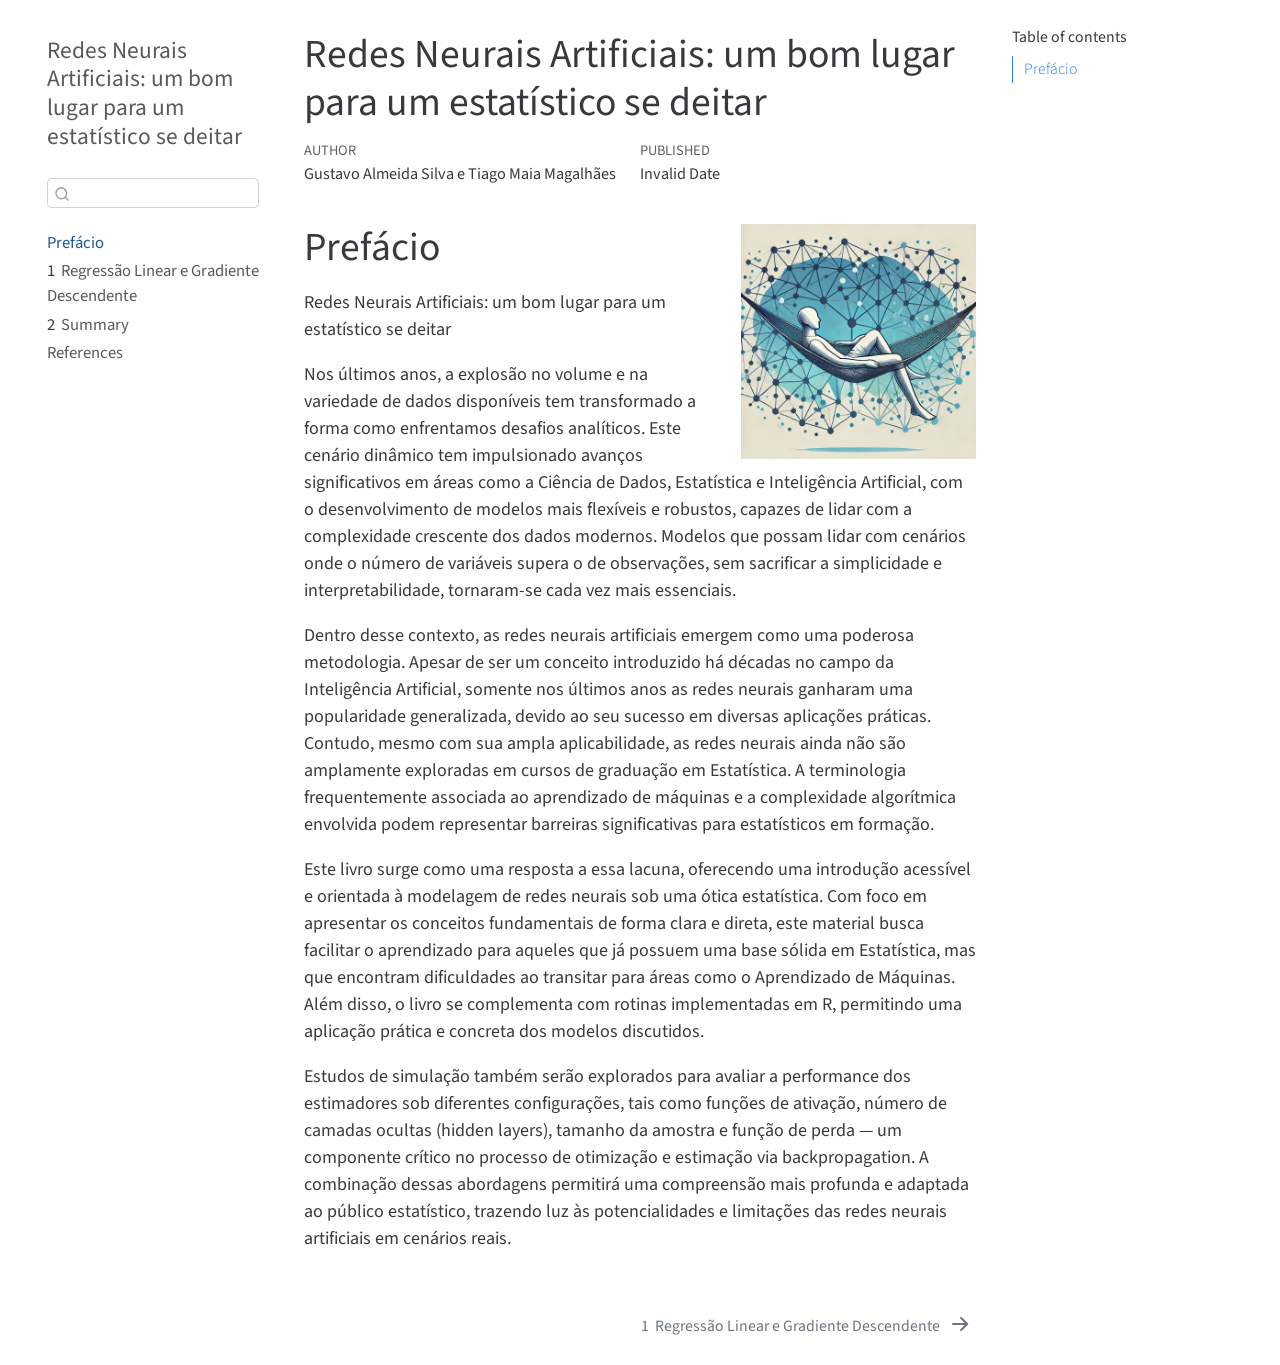
==== docs/index.html @ 9cd555c2 "Publish site to docs/" ====
<!DOCTYPE html>
<html xmlns="http://www.w3.org/1999/xhtml" lang="en" xml:lang="en"><head>

<meta charset="utf-8">
<meta name="generator" content="quarto-1.2.280">

<meta name="viewport" content="width=device-width, initial-scale=1.0, user-scalable=yes">

<meta name="author" content="Gustavo Almeida Silva e Tiago Maia Magalhães">

<title>Redes Neurais Artificiais: um bom lugar para um estatístico se deitar</title>
<style>
code{white-space: pre-wrap;}
span.smallcaps{font-variant: small-caps;}
div.columns{display: flex; gap: min(4vw, 1.5em);}
div.column{flex: auto; overflow-x: auto;}
div.hanging-indent{margin-left: 1.5em; text-indent: -1.5em;}
ul.task-list{list-style: none;}
ul.task-list li input[type="checkbox"] {
  width: 0.8em;
  margin: 0 0.8em 0.2em -1.6em;
  vertical-align: middle;
}
</style>


<script src="site_libs/quarto-nav/quarto-nav.js"></script>
<script src="site_libs/quarto-nav/headroom.min.js"></script>
<script src="site_libs/clipboard/clipboard.min.js"></script>
<script src="site_libs/quarto-search/autocomplete.umd.js"></script>
<script src="site_libs/quarto-search/fuse.min.js"></script>
<script src="site_libs/quarto-search/quarto-search.js"></script>
<meta name="quarto:offset" content="./">
<link href="./GD.html" rel="next">
<script src="site_libs/quarto-html/quarto.js"></script>
<script src="site_libs/quarto-html/popper.min.js"></script>
<script src="site_libs/quarto-html/tippy.umd.min.js"></script>
<script src="site_libs/quarto-html/anchor.min.js"></script>
<link href="site_libs/quarto-html/tippy.css" rel="stylesheet">
<link href="site_libs/quarto-html/quarto-syntax-highlighting.css" rel="stylesheet" id="quarto-text-highlighting-styles">
<script src="site_libs/bootstrap/bootstrap.min.js"></script>
<link href="site_libs/bootstrap/bootstrap-icons.css" rel="stylesheet">
<link href="site_libs/bootstrap/bootstrap.min.css" rel="stylesheet" id="quarto-bootstrap" data-mode="light">
<script id="quarto-search-options" type="application/json">{
  "location": "sidebar",
  "copy-button": false,
  "collapse-after": 3,
  "panel-placement": "start",
  "type": "textbox",
  "limit": 20,
  "language": {
    "search-no-results-text": "No results",
    "search-matching-documents-text": "matching documents",
    "search-copy-link-title": "Copy link to search",
    "search-hide-matches-text": "Hide additional matches",
    "search-more-match-text": "more match in this document",
    "search-more-matches-text": "more matches in this document",
    "search-clear-button-title": "Clear",
    "search-detached-cancel-button-title": "Cancel",
    "search-submit-button-title": "Submit"
  }
}</script>


</head>

<body class="nav-sidebar floating">

<div id="quarto-search-results"></div>
  <header id="quarto-header" class="headroom fixed-top">
  <nav class="quarto-secondary-nav" data-bs-toggle="collapse" data-bs-target="#quarto-sidebar" aria-controls="quarto-sidebar" aria-expanded="false" aria-label="Toggle sidebar navigation" onclick="if (window.quartoToggleHeadroom) { window.quartoToggleHeadroom(); }">
    <div class="container-fluid d-flex justify-content-between">
      <h1 class="quarto-secondary-nav-title">Redes Neurais Artificiais: um bom lugar para um estatístico se deitar</h1>
      <button type="button" class="quarto-btn-toggle btn" aria-label="Show secondary navigation">
        <i class="bi bi-chevron-right"></i>
      </button>
    </div>
  </nav>
</header>
<!-- content -->
<div id="quarto-content" class="quarto-container page-columns page-rows-contents page-layout-article">
<!-- sidebar -->
  <nav id="quarto-sidebar" class="sidebar collapse sidebar-navigation floating overflow-auto">
    <div class="pt-lg-2 mt-2 text-left sidebar-header">
    <div class="sidebar-title mb-0 py-0">
      <a href="./">Redes Neurais Artificiais: um bom lugar para um estatístico se deitar</a> 
    </div>
      </div>
      <div class="mt-2 flex-shrink-0 align-items-center">
        <div class="sidebar-search">
        <div id="quarto-search" class="" title="Search"></div>
        </div>
      </div>
    <div class="sidebar-menu-container"> 
    <ul class="list-unstyled mt-1">
        <li class="sidebar-item">
  <div class="sidebar-item-container"> 
  <a href="./index.html" class="sidebar-item-text sidebar-link active">Prefácio</a>
  </div>
</li>
        <li class="sidebar-item">
  <div class="sidebar-item-container"> 
  <a href="./GD.html" class="sidebar-item-text sidebar-link"><span class="chapter-number">1</span>&nbsp; <span class="chapter-title">Regressão Linear e Gradiente Descendente</span></a>
  </div>
</li>
        <li class="sidebar-item">
  <div class="sidebar-item-container"> 
  <a href="./summary.html" class="sidebar-item-text sidebar-link"><span class="chapter-number">2</span>&nbsp; <span class="chapter-title">Summary</span></a>
  </div>
</li>
        <li class="sidebar-item">
  <div class="sidebar-item-container"> 
  <a href="./references.html" class="sidebar-item-text sidebar-link">References</a>
  </div>
</li>
    </ul>
    </div>
</nav>
<!-- margin-sidebar -->
    <div id="quarto-margin-sidebar" class="sidebar margin-sidebar">
        <nav id="TOC" role="doc-toc" class="toc-active">
    <h2 id="toc-title">Table of contents</h2>
   
  <ul>
  <li><a href="#prefácio" id="toc-prefácio" class="nav-link active" data-scroll-target="#prefácio">Prefácio</a></li>
  </ul>
</nav>
    </div>
<!-- main -->
<main class="content" id="quarto-document-content">

<header id="title-block-header" class="quarto-title-block default">
<div class="quarto-title">
<h1 class="title d-none d-lg-block">Redes Neurais Artificiais: um bom lugar para um estatístico se deitar</h1>
</div>



<div class="quarto-title-meta">

    <div>
    <div class="quarto-title-meta-heading">Author</div>
    <div class="quarto-title-meta-contents">
             <p>Gustavo Almeida Silva e Tiago Maia Magalhães </p>
          </div>
  </div>
    
    <div>
    <div class="quarto-title-meta-heading">Published</div>
    <div class="quarto-title-meta-contents">
      <p class="date">Invalid Date</p>
    </div>
  </div>
  
    
  </div>
  

</header>


<section id="prefácio" class="level1 unnumbered">
<p><img src="capa_livro.jpg" title="Redes Neurais Artificiais: um bom lugar para um estatístico se deitar" class="quarto-cover-image img-fluid"></p><h1 class="unnumbered">Prefácio</h1>
<p>Redes Neurais Artificiais: um bom lugar para um estatístico se deitar</p>
<p>Nos últimos anos, a explosão no volume e na variedade de dados disponíveis tem transformado a forma como enfrentamos desafios analíticos. Este cenário dinâmico tem impulsionado avanços significativos em áreas como a Ciência de Dados, Estatística e Inteligência Artificial, com o desenvolvimento de modelos mais flexíveis e robustos, capazes de lidar com a complexidade crescente dos dados modernos. Modelos que possam lidar com cenários onde o número de variáveis supera o de observações, sem sacrificar a simplicidade e interpretabilidade, tornaram-se cada vez mais essenciais.</p>
<p>Dentro desse contexto, as redes neurais artificiais emergem como uma poderosa metodologia. Apesar de ser um conceito introduzido há décadas no campo da Inteligência Artificial, somente nos últimos anos as redes neurais ganharam uma popularidade generalizada, devido ao seu sucesso em diversas aplicações práticas. Contudo, mesmo com sua ampla aplicabilidade, as redes neurais ainda não são amplamente exploradas em cursos de graduação em Estatística. A terminologia frequentemente associada ao aprendizado de máquinas e a complexidade algorítmica envolvida podem representar barreiras significativas para estatísticos em formação.</p>
<p>Este livro surge como uma resposta a essa lacuna, oferecendo uma introdução acessível e orientada à modelagem de redes neurais sob uma ótica estatística. Com foco em apresentar os conceitos fundamentais de forma clara e direta, este material busca facilitar o aprendizado para aqueles que já possuem uma base sólida em Estatística, mas que encontram dificuldades ao transitar para áreas como o Aprendizado de Máquinas. Além disso, o livro se complementa com rotinas implementadas em R, permitindo uma aplicação prática e concreta dos modelos discutidos.</p>
<p>Estudos de simulação também serão explorados para avaliar a performance dos estimadores sob diferentes configurações, tais como funções de ativação, número de camadas ocultas (hidden layers), tamanho da amostra e função de perda — um componente crítico no processo de otimização e estimação via backpropagation. A combinação dessas abordagens permitirá uma compreensão mais profunda e adaptada ao público estatístico, trazendo luz às potencialidades e limitações das redes neurais artificiais em cenários reais.</p>


</section>

</main> <!-- /main -->
<script id="quarto-html-after-body" type="application/javascript">
window.document.addEventListener("DOMContentLoaded", function (event) {
  const toggleBodyColorMode = (bsSheetEl) => {
    const mode = bsSheetEl.getAttribute("data-mode");
    const bodyEl = window.document.querySelector("body");
    if (mode === "dark") {
      bodyEl.classList.add("quarto-dark");
      bodyEl.classList.remove("quarto-light");
    } else {
      bodyEl.classList.add("quarto-light");
      bodyEl.classList.remove("quarto-dark");
    }
  }
  const toggleBodyColorPrimary = () => {
    const bsSheetEl = window.document.querySelector("link#quarto-bootstrap");
    if (bsSheetEl) {
      toggleBodyColorMode(bsSheetEl);
    }
  }
  toggleBodyColorPrimary();  
  const icon = "";
  const anchorJS = new window.AnchorJS();
  anchorJS.options = {
    placement: 'right',
    icon: icon
  };
  anchorJS.add('.anchored');
  const clipboard = new window.ClipboardJS('.code-copy-button', {
    target: function(trigger) {
      return trigger.previousElementSibling;
    }
  });
  clipboard.on('success', function(e) {
    // button target
    const button = e.trigger;
    // don't keep focus
    button.blur();
    // flash "checked"
    button.classList.add('code-copy-button-checked');
    var currentTitle = button.getAttribute("title");
    button.setAttribute("title", "Copied!");
    let tooltip;
    if (window.bootstrap) {
      button.setAttribute("data-bs-toggle", "tooltip");
      button.setAttribute("data-bs-placement", "left");
      button.setAttribute("data-bs-title", "Copied!");
      tooltip = new bootstrap.Tooltip(button, 
        { trigger: "manual", 
          customClass: "code-copy-button-tooltip",
          offset: [0, -8]});
      tooltip.show();    
    }
    setTimeout(function() {
      if (tooltip) {
        tooltip.hide();
        button.removeAttribute("data-bs-title");
        button.removeAttribute("data-bs-toggle");
        button.removeAttribute("data-bs-placement");
      }
      button.setAttribute("title", currentTitle);
      button.classList.remove('code-copy-button-checked');
    }, 1000);
    // clear code selection
    e.clearSelection();
  });
  function tippyHover(el, contentFn) {
    const config = {
      allowHTML: true,
      content: contentFn,
      maxWidth: 500,
      delay: 100,
      arrow: false,
      appendTo: function(el) {
          return el.parentElement;
      },
      interactive: true,
      interactiveBorder: 10,
      theme: 'quarto',
      placement: 'bottom-start'
    };
    window.tippy(el, config); 
  }
  const noterefs = window.document.querySelectorAll('a[role="doc-noteref"]');
  for (var i=0; i<noterefs.length; i++) {
    const ref = noterefs[i];
    tippyHover(ref, function() {
      // use id or data attribute instead here
      let href = ref.getAttribute('data-footnote-href') || ref.getAttribute('href');
      try { href = new URL(href).hash; } catch {}
      const id = href.replace(/^#\/?/, "");
      const note = window.document.getElementById(id);
      return note.innerHTML;
    });
  }
  const findCites = (el) => {
    const parentEl = el.parentElement;
    if (parentEl) {
      const cites = parentEl.dataset.cites;
      if (cites) {
        return {
          el,
          cites: cites.split(' ')
        };
      } else {
        return findCites(el.parentElement)
      }
    } else {
      return undefined;
    }
  };
  var bibliorefs = window.document.querySelectorAll('a[role="doc-biblioref"]');
  for (var i=0; i<bibliorefs.length; i++) {
    const ref = bibliorefs[i];
    const citeInfo = findCites(ref);
    if (citeInfo) {
      tippyHover(citeInfo.el, function() {
        var popup = window.document.createElement('div');
        citeInfo.cites.forEach(function(cite) {
          var citeDiv = window.document.createElement('div');
          citeDiv.classList.add('hanging-indent');
          citeDiv.classList.add('csl-entry');
          var biblioDiv = window.document.getElementById('ref-' + cite);
          if (biblioDiv) {
            citeDiv.innerHTML = biblioDiv.innerHTML;
          }
          popup.appendChild(citeDiv);
        });
        return popup.innerHTML;
      });
    }
  }
});
</script>
<nav class="page-navigation">
  <div class="nav-page nav-page-previous">
  </div>
  <div class="nav-page nav-page-next">
      <a href="./GD.html" class="pagination-link">
        <span class="nav-page-text"><span class="chapter-number">1</span>&nbsp; <span class="chapter-title">Regressão Linear e Gradiente Descendente</span></span> <i class="bi bi-arrow-right-short"></i>
      </a>
  </div>
</nav>
</div> <!-- /content -->



</body></html>
---- docs/site_libs/quarto-html/tippy.css ----
.tippy-box[data-animation=fade][data-state=hidden]{opacity:0}[data-tippy-root]{max-width:calc(100vw - 10px)}.tippy-box{position:relative;background-color:#333;color:#fff;border-radius:4px;font-size:14px;line-height:1.4;white-space:normal;outline:0;transition-property:transform,visibility,opacity}.tippy-box[data-placement^=top]>.tippy-arrow{bottom:0}.tippy-box[data-placement^=top]>.tippy-arrow:before{bottom:-7px;left:0;border-width:8px 8px 0;border-top-color:initial;transform-origin:center top}.tippy-box[data-placement^=bottom]>.tippy-arrow{top:0}.tippy-box[data-placement^=bottom]>.tippy-arrow:before{top:-7px;left:0;border-width:0 8px 8px;border-bottom-color:initial;transform-origin:center bottom}.tippy-box[data-placement^=left]>.tippy-arrow{right:0}.tippy-box[data-placement^=left]>.tippy-arrow:before{border-width:8px 0 8px 8px;border-left-color:initial;right:-7px;transform-origin:center left}.tippy-box[data-placement^=right]>.tippy-arrow{left:0}.tippy-box[data-placement^=right]>.tippy-arrow:before{left:-7px;border-width:8px 8px 8px 0;border-right-color:initial;transform-origin:center right}.tippy-box[data-inertia][data-state=visible]{transition-timing-function:cubic-bezier(.54,1.5,.38,1.11)}.tippy-arrow{width:16px;height:16px;color:#333}.tippy-arrow:before{content:"";position:absolute;border-color:transparent;border-style:solid}.tippy-content{position:relative;padding:5px 9px;z-index:1}
---- docs/site_libs/quarto-html/quarto-syntax-highlighting.css ----
/* quarto syntax highlight colors */
:root {
  --quarto-hl-ot-color: #003B4F;
  --quarto-hl-at-color: #657422;
  --quarto-hl-ss-color: #20794D;
  --quarto-hl-an-color: #5E5E5E;
  --quarto-hl-fu-color: #4758AB;
  --quarto-hl-st-color: #20794D;
  --quarto-hl-cf-color: #003B4F;
  --quarto-hl-op-color: #5E5E5E;
  --quarto-hl-er-color: #AD0000;
  --quarto-hl-bn-color: #AD0000;
  --quarto-hl-al-color: #AD0000;
  --quarto-hl-va-color: #111111;
  --quarto-hl-bu-color: inherit;
  --quarto-hl-ex-color: inherit;
  --quarto-hl-pp-color: #AD0000;
  --quarto-hl-in-color: #5E5E5E;
  --quarto-hl-vs-color: #20794D;
  --quarto-hl-wa-color: #5E5E5E;
  --quarto-hl-do-color: #5E5E5E;
  --quarto-hl-im-color: #00769E;
  --quarto-hl-ch-color: #20794D;
  --quarto-hl-dt-color: #AD0000;
  --quarto-hl-fl-color: #AD0000;
  --quarto-hl-co-color: #5E5E5E;
  --quarto-hl-cv-color: #5E5E5E;
  --quarto-hl-cn-color: #8f5902;
  --quarto-hl-sc-color: #5E5E5E;
  --quarto-hl-dv-color: #AD0000;
  --quarto-hl-kw-color: #003B4F;
}

/* other quarto variables */
:root {
  --quarto-font-monospace: SFMono-Regular, Menlo, Monaco, Consolas, "Liberation Mono", "Courier New", monospace;
}

pre > code.sourceCode > span {
  color: #003B4F;
}

code span {
  color: #003B4F;
}

code.sourceCode > span {
  color: #003B4F;
}

div.sourceCode,
div.sourceCode pre.sourceCode {
  color: #003B4F;
}

code span.ot {
  color: #003B4F;
}

code span.at {
  color: #657422;
}

code span.ss {
  color: #20794D;
}

code span.an {
  color: #5E5E5E;
}

code span.fu {
  color: #4758AB;
}

code span.st {
  color: #20794D;
}

code span.cf {
  color: #003B4F;
}

code span.op {
  color: #5E5E5E;
}

code span.er {
  color: #AD0000;
}

code span.bn {
  color: #AD0000;
}

code span.al {
  color: #AD0000;
}

code span.va {
  color: #111111;
}

code span.pp {
  color: #AD0000;
}

code span.in {
  color: #5E5E5E;
}

code span.vs {
  color: #20794D;
}

code span.wa {
  color: #5E5E5E;
  font-style: italic;
}

code span.do {
  color: #5E5E5E;
  font-style: italic;
}

code span.im {
  color: #00769E;
}

code span.ch {
  color: #20794D;
}

code span.dt {
  color: #AD0000;
}

code span.fl {
  color: #AD0000;
}

code span.co {
  color: #5E5E5E;
}

code span.cv {
  color: #5E5E5E;
  font-style: italic;
}

code span.cn {
  color: #8f5902;
}

code span.sc {
  color: #5E5E5E;
}

code span.dv {
  color: #AD0000;
}

code span.kw {
  color: #003B4F;
}

.prevent-inlining {
  content: "</";
}

/*# sourceMappingURL=debc5d5d77c3f9108843748ff7464032.css.map */
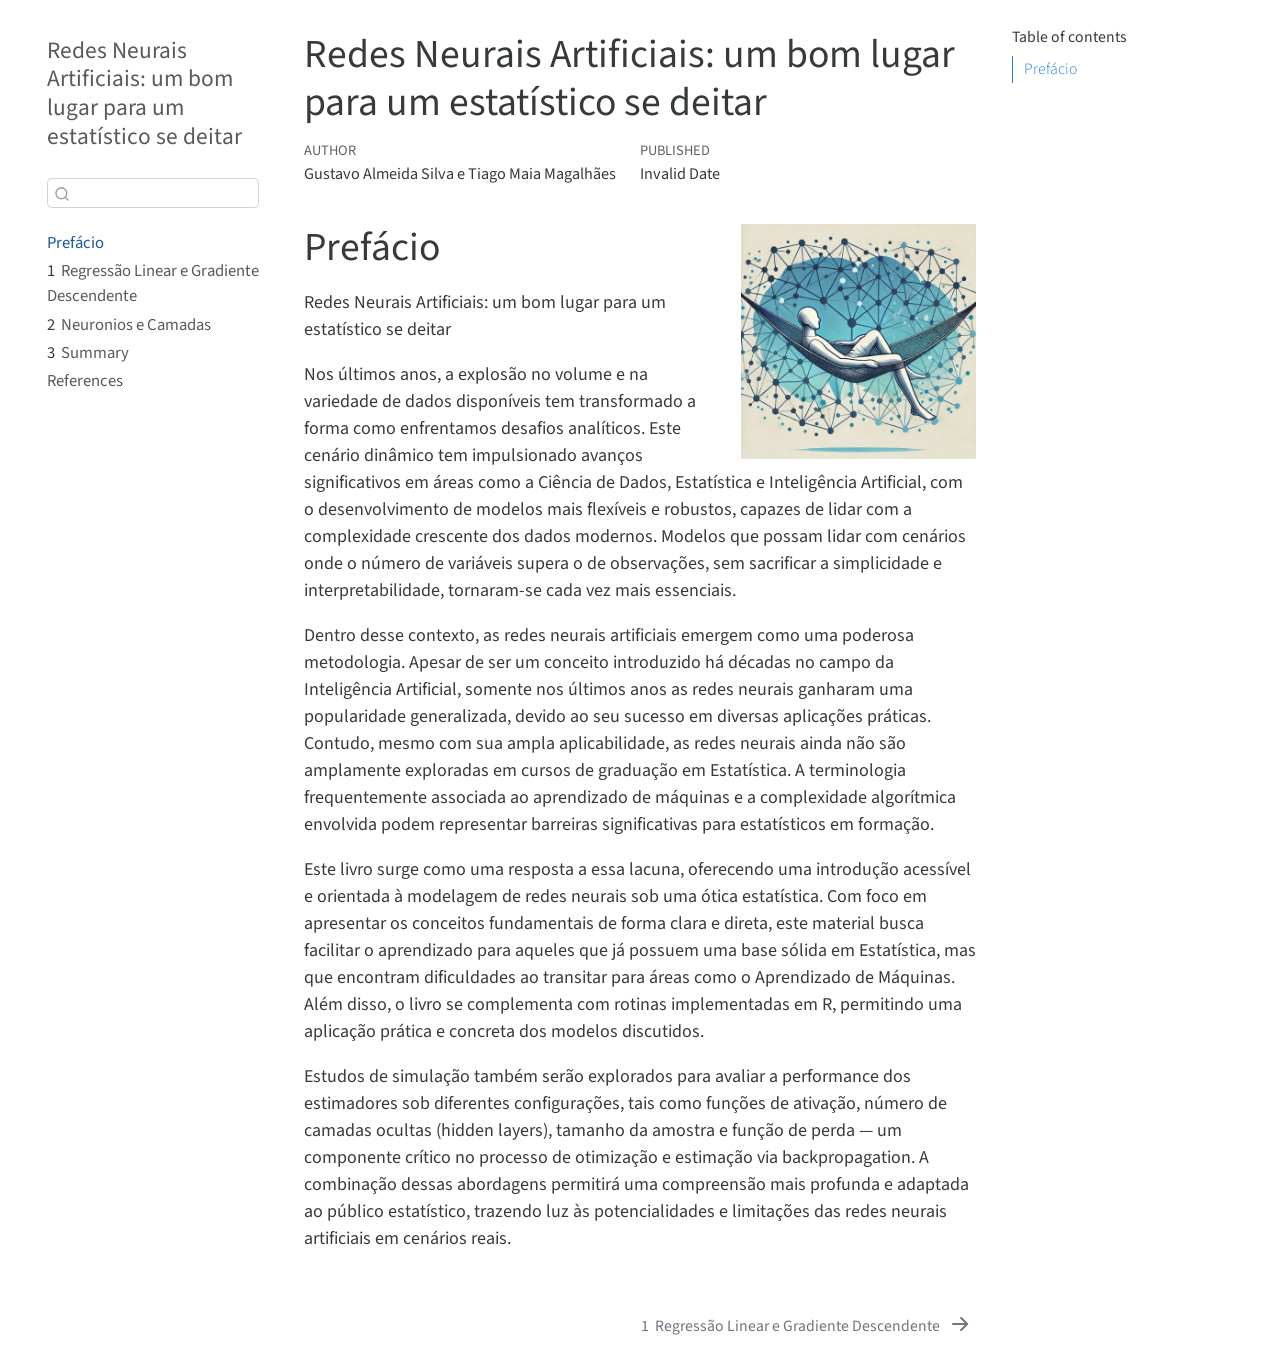
==== commit 87c8ed3d: "bck example" ====
--- a/docs/index.html
+++ b/docs/index.html
@@ -105,7 +105,12 @@
 </li>
         <li class="sidebar-item">
   <div class="sidebar-item-container"> 
-  <a href="./summary.html" class="sidebar-item-text sidebar-link"><span class="chapter-number">2</span>&nbsp; <span class="chapter-title">Summary</span></a>
+  <a href="./neuron.html" class="sidebar-item-text sidebar-link"><span class="chapter-number">2</span>&nbsp; <span class="chapter-title">Neuronios e Camadas</span></a>
+  </div>
+</li>
+        <li class="sidebar-item">
+  <div class="sidebar-item-container"> 
+  <a href="./summary.html" class="sidebar-item-text sidebar-link"><span class="chapter-number">3</span>&nbsp; <span class="chapter-title">Summary</span></a>
   </div>
 </li>
         <li class="sidebar-item">
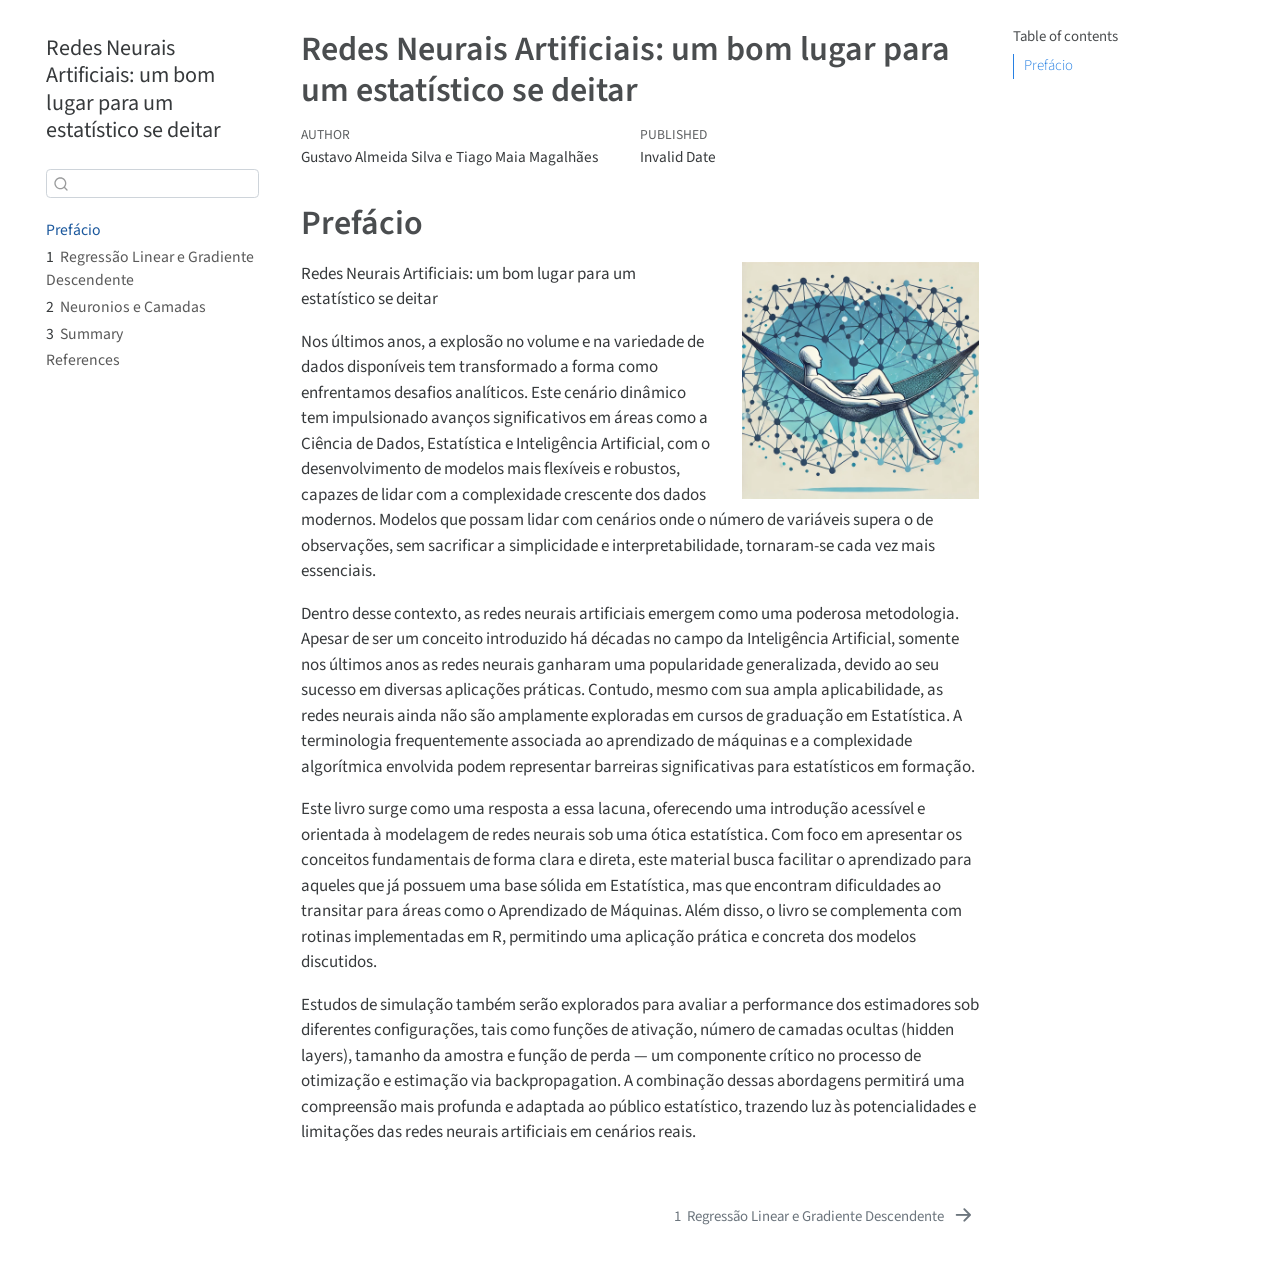
==== commit 040e6cab: "Referencias nao funcionam Alguma coisa" ====
--- a/docs/index.html
+++ b/docs/index.html
@@ -2,7 +2,7 @@
 <html xmlns="http://www.w3.org/1999/xhtml" lang="en" xml:lang="en"><head>
 
 <meta charset="utf-8">
-<meta name="generator" content="quarto-1.2.280">
+<meta name="generator" content="quarto-1.3.353">
 
 <meta name="viewport" content="width=device-width, initial-scale=1.0, user-scalable=yes">
 
@@ -18,7 +18,7 @@
 ul.task-list{list-style: none;}
 ul.task-list li input[type="checkbox"] {
   width: 0.8em;
-  margin: 0 0.8em 0.2em -1.6em;
+  margin: 0 0.8em 0.2em -1em; /* quarto-specific, see https://github.com/quarto-dev/quarto-cli/issues/4556 */ 
   vertical-align: middle;
 }
 </style>
@@ -68,11 +68,16 @@
 
 <div id="quarto-search-results"></div>
   <header id="quarto-header" class="headroom fixed-top">
-  <nav class="quarto-secondary-nav" data-bs-toggle="collapse" data-bs-target="#quarto-sidebar" aria-controls="quarto-sidebar" aria-expanded="false" aria-label="Toggle sidebar navigation" onclick="if (window.quartoToggleHeadroom) { window.quartoToggleHeadroom(); }">
-    <div class="container-fluid d-flex justify-content-between">
-      <h1 class="quarto-secondary-nav-title">Redes Neurais Artificiais: um bom lugar para um estatístico se deitar</h1>
-      <button type="button" class="quarto-btn-toggle btn" aria-label="Show secondary navigation">
-        <i class="bi bi-chevron-right"></i>
+  <nav class="quarto-secondary-nav">
+    <div class="container-fluid d-flex">
+      <button type="button" class="quarto-btn-toggle btn" data-bs-toggle="collapse" data-bs-target="#quarto-sidebar,#quarto-sidebar-glass" aria-controls="quarto-sidebar" aria-expanded="false" aria-label="Toggle sidebar navigation" onclick="if (window.quartoToggleHeadroom) { window.quartoToggleHeadroom(); }">
+        <i class="bi bi-layout-text-sidebar-reverse"></i>
+      </button>
+      <nav class="quarto-page-breadcrumbs" aria-label="breadcrumb"><ol class="breadcrumb"><li class="breadcrumb-item"><a href="./index.html">Prefácio</a></li></ol></nav>
+      <a class="flex-grow-1" role="button" data-bs-toggle="collapse" data-bs-target="#quarto-sidebar,#quarto-sidebar-glass" aria-controls="quarto-sidebar" aria-expanded="false" aria-label="Toggle sidebar navigation" onclick="if (window.quartoToggleHeadroom) { window.quartoToggleHeadroom(); }">      
+      </a>
+      <button type="button" class="btn quarto-search-button" aria-label="Search" onclick="window.quartoOpenSearch();">
+        <i class="bi bi-search"></i>
       </button>
     </div>
   </nav>
@@ -80,47 +85,53 @@
 <!-- content -->
 <div id="quarto-content" class="quarto-container page-columns page-rows-contents page-layout-article">
 <!-- sidebar -->
-  <nav id="quarto-sidebar" class="sidebar collapse sidebar-navigation floating overflow-auto">
+  <nav id="quarto-sidebar" class="sidebar collapse collapse-horizontal sidebar-navigation floating overflow-auto">
     <div class="pt-lg-2 mt-2 text-left sidebar-header">
     <div class="sidebar-title mb-0 py-0">
       <a href="./">Redes Neurais Artificiais: um bom lugar para um estatístico se deitar</a> 
     </div>
       </div>
-      <div class="mt-2 flex-shrink-0 align-items-center">
+        <div class="mt-2 flex-shrink-0 align-items-center">
         <div class="sidebar-search">
         <div id="quarto-search" class="" title="Search"></div>
         </div>
-      </div>
+        </div>
     <div class="sidebar-menu-container"> 
     <ul class="list-unstyled mt-1">
         <li class="sidebar-item">
   <div class="sidebar-item-container"> 
-  <a href="./index.html" class="sidebar-item-text sidebar-link active">Prefácio</a>
+  <a href="./index.html" class="sidebar-item-text sidebar-link active">
+ <span class="menu-text">Prefácio</span></a>
   </div>
 </li>
         <li class="sidebar-item">
   <div class="sidebar-item-container"> 
-  <a href="./GD.html" class="sidebar-item-text sidebar-link"><span class="chapter-number">1</span>&nbsp; <span class="chapter-title">Regressão Linear e Gradiente Descendente</span></a>
+  <a href="./GD.html" class="sidebar-item-text sidebar-link">
+ <span class="menu-text"><span class="chapter-number">1</span>&nbsp; <span class="chapter-title">Regressão Linear e Gradiente Descendente</span></span></a>
   </div>
 </li>
         <li class="sidebar-item">
   <div class="sidebar-item-container"> 
-  <a href="./neuron.html" class="sidebar-item-text sidebar-link"><span class="chapter-number">2</span>&nbsp; <span class="chapter-title">Neuronios e Camadas</span></a>
+  <a href="./neuron.html" class="sidebar-item-text sidebar-link">
+ <span class="menu-text"><span class="chapter-number">2</span>&nbsp; <span class="chapter-title">Neuronios e Camadas</span></span></a>
   </div>
 </li>
         <li class="sidebar-item">
   <div class="sidebar-item-container"> 
-  <a href="./summary.html" class="sidebar-item-text sidebar-link"><span class="chapter-number">3</span>&nbsp; <span class="chapter-title">Summary</span></a>
+  <a href="./summary.html" class="sidebar-item-text sidebar-link">
+ <span class="menu-text"><span class="chapter-number">3</span>&nbsp; <span class="chapter-title">Summary</span></span></a>
   </div>
 </li>
         <li class="sidebar-item">
   <div class="sidebar-item-container"> 
-  <a href="./references.html" class="sidebar-item-text sidebar-link">References</a>
+  <a href="./references.html" class="sidebar-item-text sidebar-link">
+ <span class="menu-text">References</span></a>
   </div>
 </li>
     </ul>
     </div>
 </nav>
+<div id="quarto-sidebar-glass" data-bs-toggle="collapse" data-bs-target="#quarto-sidebar,#quarto-sidebar-glass"></div>
 <!-- margin-sidebar -->
     <div id="quarto-margin-sidebar" class="sidebar margin-sidebar">
         <nav id="TOC" role="doc-toc" class="toc-active">
@@ -136,7 +147,7 @@
 
 <header id="title-block-header" class="quarto-title-block default">
 <div class="quarto-title">
-<h1 class="title d-none d-lg-block">Redes Neurais Artificiais: um bom lugar para um estatístico se deitar</h1>
+<h1 class="title">Redes Neurais Artificiais: um bom lugar para um estatístico se deitar</h1>
 </div>
 
 
@@ -165,7 +176,7 @@
 
 
 <section id="prefácio" class="level1 unnumbered">
-<p><img src="capa_livro.jpg" title="Redes Neurais Artificiais: um bom lugar para um estatístico se deitar" class="quarto-cover-image img-fluid"></p><h1 class="unnumbered">Prefácio</h1>
+<h1 class="unnumbered">Prefácio</h1><p><img src="capa_livro.jpg" title="Redes Neurais Artificiais: um bom lugar para um estatístico se deitar" class="quarto-cover-image img-fluid"></p>
 <p>Redes Neurais Artificiais: um bom lugar para um estatístico se deitar</p>
 <p>Nos últimos anos, a explosão no volume e na variedade de dados disponíveis tem transformado a forma como enfrentamos desafios analíticos. Este cenário dinâmico tem impulsionado avanços significativos em áreas como a Ciência de Dados, Estatística e Inteligência Artificial, com o desenvolvimento de modelos mais flexíveis e robustos, capazes de lidar com a complexidade crescente dos dados modernos. Modelos que possam lidar com cenários onde o número de variáveis supera o de observações, sem sacrificar a simplicidade e interpretabilidade, tornaram-se cada vez mais essenciais.</p>
 <p>Dentro desse contexto, as redes neurais artificiais emergem como uma poderosa metodologia. Apesar de ser um conceito introduzido há décadas no campo da Inteligência Artificial, somente nos últimos anos as redes neurais ganharam uma popularidade generalizada, devido ao seu sucesso em diversas aplicações práticas. Contudo, mesmo com sua ampla aplicabilidade, as redes neurais ainda não são amplamente exploradas em cursos de graduação em Estatística. A terminologia frequentemente associada ao aprendizado de máquinas e a complexidade algorítmica envolvida podem representar barreiras significativas para estatísticos em formação.</p>
@@ -203,9 +214,23 @@
     icon: icon
   };
   anchorJS.add('.anchored');
+  const isCodeAnnotation = (el) => {
+    for (const clz of el.classList) {
+      if (clz.startsWith('code-annotation-')) {                     
+        return true;
+      }
+    }
+    return false;
+  }
   const clipboard = new window.ClipboardJS('.code-copy-button', {
-    target: function(trigger) {
-      return trigger.previousElementSibling;
+    text: function(trigger) {
+      const codeEl = trigger.previousElementSibling.cloneNode(true);
+      for (const childEl of codeEl.children) {
+        if (isCodeAnnotation(childEl)) {
+          childEl.remove();
+        }
+      }
+      return codeEl.innerText;
     }
   });
   clipboard.on('success', function(e) {
@@ -270,6 +295,92 @@
       return note.innerHTML;
     });
   }
+      let selectedAnnoteEl;
+      const selectorForAnnotation = ( cell, annotation) => {
+        let cellAttr = 'data-code-cell="' + cell + '"';
+        let lineAttr = 'data-code-annotation="' +  annotation + '"';
+        const selector = 'span[' + cellAttr + '][' + lineAttr + ']';
+        return selector;
+      }
+      const selectCodeLines = (annoteEl) => {
+        const doc = window.document;
+        const targetCell = annoteEl.getAttribute("data-target-cell");
+        const targetAnnotation = annoteEl.getAttribute("data-target-annotation");
+        const annoteSpan = window.document.querySelector(selectorForAnnotation(targetCell, targetAnnotation));
+        const lines = annoteSpan.getAttribute("data-code-lines").split(",");
+        const lineIds = lines.map((line) => {
+          return targetCell + "-" + line;
+        })
+        let top = null;
+        let height = null;
+        let parent = null;
+        if (lineIds.length > 0) {
+            //compute the position of the single el (top and bottom and make a div)
+            const el = window.document.getElementById(lineIds[0]);
+            top = el.offsetTop;
+            height = el.offsetHeight;
+            parent = el.parentElement.parentElement;
+          if (lineIds.length > 1) {
+            const lastEl = window.document.getElementById(lineIds[lineIds.length - 1]);
+            const bottom = lastEl.offsetTop + lastEl.offsetHeight;
+            height = bottom - top;
+          }
+          if (top !== null && height !== null && parent !== null) {
+            // cook up a div (if necessary) and position it 
+            let div = window.document.getElementById("code-annotation-line-highlight");
+            if (div === null) {
+              div = window.document.createElement("div");
+              div.setAttribute("id", "code-annotation-line-highlight");
+              div.style.position = 'absolute';
+              parent.appendChild(div);
+            }
+            div.style.top = top - 2 + "px";
+            div.style.height = height + 4 + "px";
+            let gutterDiv = window.document.getElementById("code-annotation-line-highlight-gutter");
+            if (gutterDiv === null) {
+              gutterDiv = window.document.createElement("div");
+              gutterDiv.setAttribute("id", "code-annotation-line-highlight-gutter");
+              gutterDiv.style.position = 'absolute';
+              const codeCell = window.document.getElementById(targetCell);
+              const gutter = codeCell.querySelector('.code-annotation-gutter');
+              gutter.appendChild(gutterDiv);
+            }
+            gutterDiv.style.top = top - 2 + "px";
+            gutterDiv.style.height = height + 4 + "px";
+          }
+          selectedAnnoteEl = annoteEl;
+        }
+      };
+      const unselectCodeLines = () => {
+        const elementsIds = ["code-annotation-line-highlight", "code-annotation-line-highlight-gutter"];
+        elementsIds.forEach((elId) => {
+          const div = window.document.getElementById(elId);
+          if (div) {
+            div.remove();
+          }
+        });
+        selectedAnnoteEl = undefined;
+      };
+      // Attach click handler to the DT
+      const annoteDls = window.document.querySelectorAll('dt[data-target-cell]');
+      for (const annoteDlNode of annoteDls) {
+        annoteDlNode.addEventListener('click', (event) => {
+          const clickedEl = event.target;
+          if (clickedEl !== selectedAnnoteEl) {
+            unselectCodeLines();
+            const activeEl = window.document.querySelector('dt[data-target-cell].code-annotation-active');
+            if (activeEl) {
+              activeEl.classList.remove('code-annotation-active');
+            }
+            selectCodeLines(clickedEl);
+            clickedEl.classList.add('code-annotation-active');
+          } else {
+            // Unselect the line
+            unselectCodeLines();
+            clickedEl.classList.remove('code-annotation-active');
+          }
+        });
+      }
   const findCites = (el) => {
     const parentEl = el.parentElement;
     if (parentEl) {
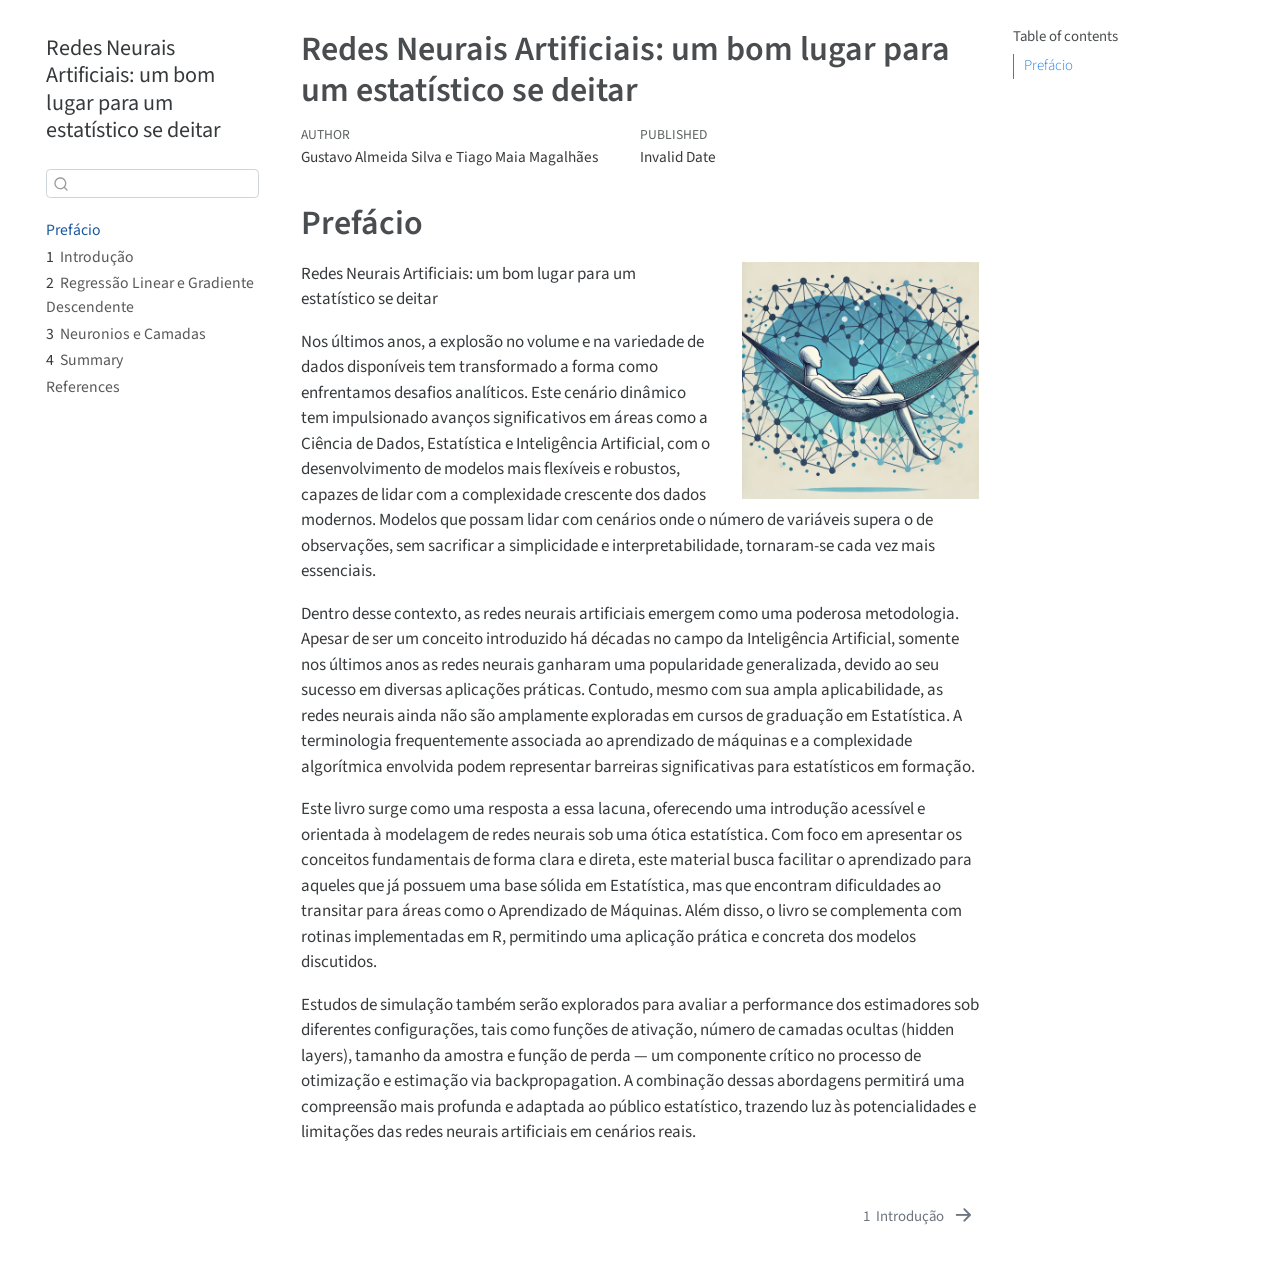
==== commit 08ce24da: "Update index.html" ====
--- a/docs/index.html
+++ b/docs/index.html
@@ -31,7 +31,7 @@
 <script src="site_libs/quarto-search/fuse.min.js"></script>
 <script src="site_libs/quarto-search/quarto-search.js"></script>
 <meta name="quarto:offset" content="./">
-<link href="./GD.html" rel="next">
+<link href="./introduction.html" rel="next">
 <script src="site_libs/quarto-html/quarto.js"></script>
 <script src="site_libs/quarto-html/popper.min.js"></script>
 <script src="site_libs/quarto-html/tippy.umd.min.js"></script>
@@ -106,20 +106,26 @@
 </li>
         <li class="sidebar-item">
   <div class="sidebar-item-container"> 
+  <a href="./introduction.html" class="sidebar-item-text sidebar-link">
+ <span class="menu-text"><span class="chapter-number">1</span>&nbsp; <span class="chapter-title">Introdução</span></span></a>
+  </div>
+</li>
+        <li class="sidebar-item">
+  <div class="sidebar-item-container"> 
   <a href="./GD.html" class="sidebar-item-text sidebar-link">
- <span class="menu-text"><span class="chapter-number">1</span>&nbsp; <span class="chapter-title">Regressão Linear e Gradiente Descendente</span></span></a>
+ <span class="menu-text"><span class="chapter-number">2</span>&nbsp; <span class="chapter-title">Regressão Linear e Gradiente Descendente</span></span></a>
   </div>
 </li>
         <li class="sidebar-item">
   <div class="sidebar-item-container"> 
   <a href="./neuron.html" class="sidebar-item-text sidebar-link">
- <span class="menu-text"><span class="chapter-number">2</span>&nbsp; <span class="chapter-title">Neuronios e Camadas</span></span></a>
+ <span class="menu-text"><span class="chapter-number">3</span>&nbsp; <span class="chapter-title">Neuronios e Camadas</span></span></a>
   </div>
 </li>
         <li class="sidebar-item">
   <div class="sidebar-item-container"> 
   <a href="./summary.html" class="sidebar-item-text sidebar-link">
- <span class="menu-text"><span class="chapter-number">3</span>&nbsp; <span class="chapter-title">Summary</span></span></a>
+ <span class="menu-text"><span class="chapter-number">4</span>&nbsp; <span class="chapter-title">Summary</span></span></a>
   </div>
 </li>
         <li class="sidebar-item">
@@ -424,8 +430,8 @@
   <div class="nav-page nav-page-previous">
   </div>
   <div class="nav-page nav-page-next">
-      <a href="./GD.html" class="pagination-link">
-        <span class="nav-page-text"><span class="chapter-number">1</span>&nbsp; <span class="chapter-title">Regressão Linear e Gradiente Descendente</span></span> <i class="bi bi-arrow-right-short"></i>
+      <a href="./introduction.html" class="pagination-link">
+        <span class="nav-page-text"><span class="chapter-number">1</span>&nbsp; <span class="chapter-title">Introdução</span></span> <i class="bi bi-arrow-right-short"></i>
       </a>
   </div>
 </nav>
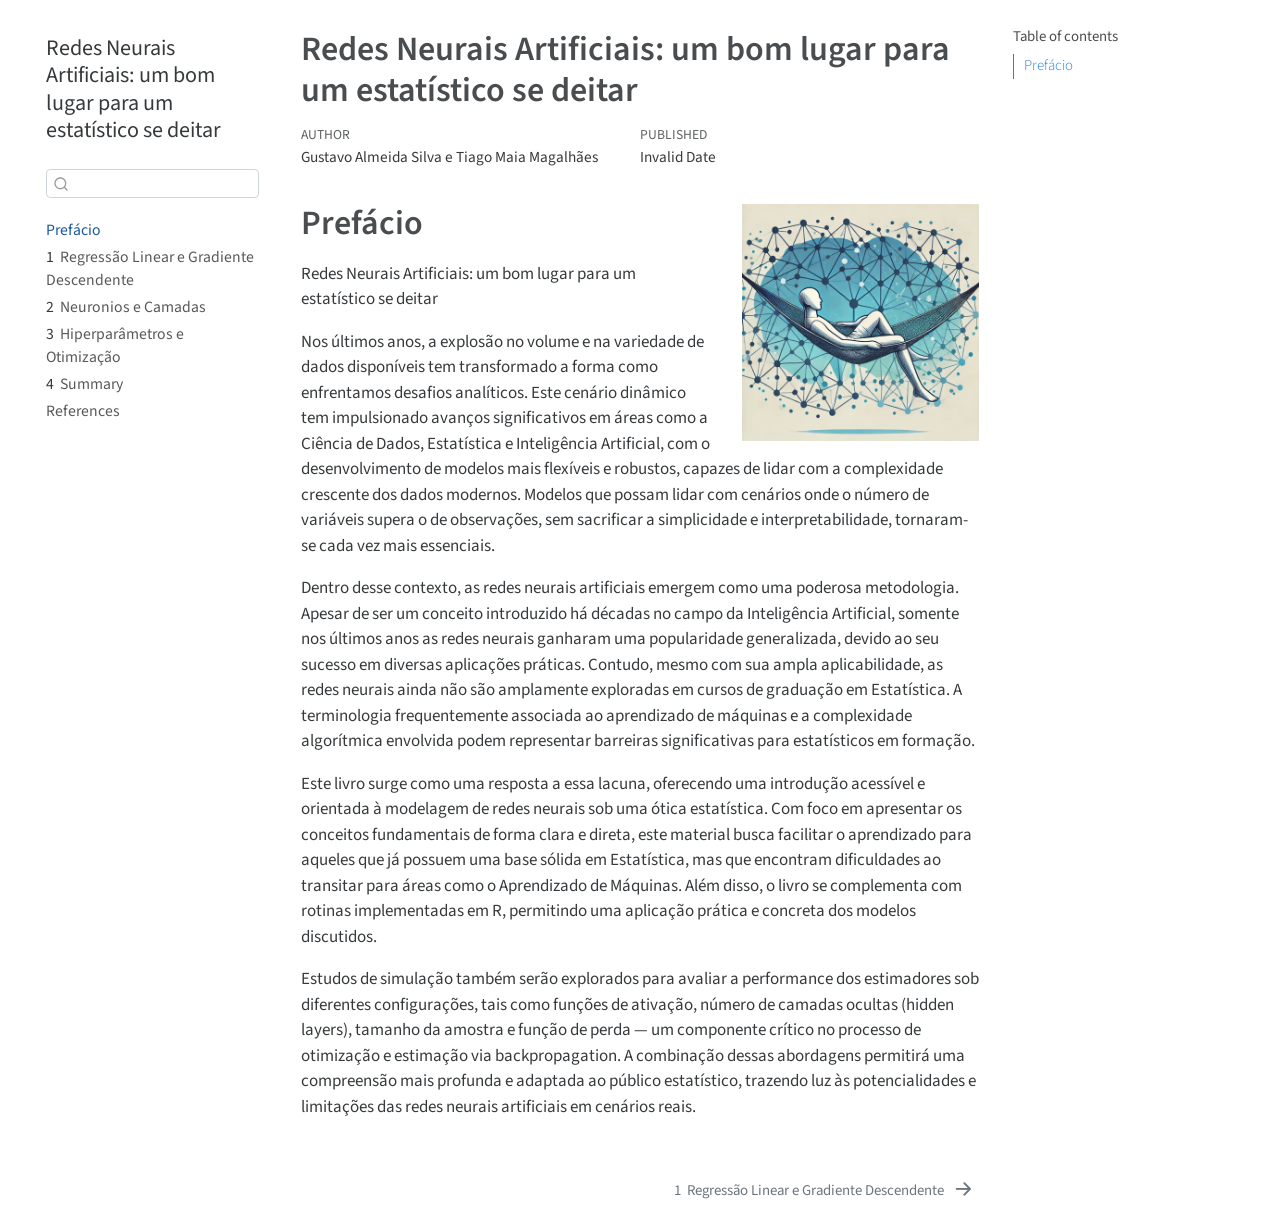
==== commit 72db5b92: "brasileirao simulations" ====
--- a/docs/index.html
+++ b/docs/index.html
@@ -2,7 +2,7 @@
 <html xmlns="http://www.w3.org/1999/xhtml" lang="en" xml:lang="en"><head>
 
 <meta charset="utf-8">
-<meta name="generator" content="quarto-1.3.353">
+<meta name="generator" content="quarto-1.2.280">
 
 <meta name="viewport" content="width=device-width, initial-scale=1.0, user-scalable=yes">
 
@@ -18,7 +18,7 @@
 ul.task-list{list-style: none;}
 ul.task-list li input[type="checkbox"] {
   width: 0.8em;
-  margin: 0 0.8em 0.2em -1em; /* quarto-specific, see https://github.com/quarto-dev/quarto-cli/issues/4556 */ 
+  margin: 0 0.8em 0.2em -1.6em;
   vertical-align: middle;
 }
 </style>
@@ -31,7 +31,7 @@
 <script src="site_libs/quarto-search/fuse.min.js"></script>
 <script src="site_libs/quarto-search/quarto-search.js"></script>
 <meta name="quarto:offset" content="./">
-<link href="./introduction.html" rel="next">
+<link href="./GD.html" rel="next">
 <script src="site_libs/quarto-html/quarto.js"></script>
 <script src="site_libs/quarto-html/popper.min.js"></script>
 <script src="site_libs/quarto-html/tippy.umd.min.js"></script>
@@ -68,16 +68,11 @@
 
 <div id="quarto-search-results"></div>
   <header id="quarto-header" class="headroom fixed-top">
-  <nav class="quarto-secondary-nav">
-    <div class="container-fluid d-flex">
-      <button type="button" class="quarto-btn-toggle btn" data-bs-toggle="collapse" data-bs-target="#quarto-sidebar,#quarto-sidebar-glass" aria-controls="quarto-sidebar" aria-expanded="false" aria-label="Toggle sidebar navigation" onclick="if (window.quartoToggleHeadroom) { window.quartoToggleHeadroom(); }">
-        <i class="bi bi-layout-text-sidebar-reverse"></i>
-      </button>
-      <nav class="quarto-page-breadcrumbs" aria-label="breadcrumb"><ol class="breadcrumb"><li class="breadcrumb-item"><a href="./index.html">Prefácio</a></li></ol></nav>
-      <a class="flex-grow-1" role="button" data-bs-toggle="collapse" data-bs-target="#quarto-sidebar,#quarto-sidebar-glass" aria-controls="quarto-sidebar" aria-expanded="false" aria-label="Toggle sidebar navigation" onclick="if (window.quartoToggleHeadroom) { window.quartoToggleHeadroom(); }">      
-      </a>
-      <button type="button" class="btn quarto-search-button" aria-label="Search" onclick="window.quartoOpenSearch();">
-        <i class="bi bi-search"></i>
+  <nav class="quarto-secondary-nav" data-bs-toggle="collapse" data-bs-target="#quarto-sidebar" aria-controls="quarto-sidebar" aria-expanded="false" aria-label="Toggle sidebar navigation" onclick="if (window.quartoToggleHeadroom) { window.quartoToggleHeadroom(); }">
+    <div class="container-fluid d-flex justify-content-between">
+      <h1 class="quarto-secondary-nav-title">Redes Neurais Artificiais: um bom lugar para um estatístico se deitar</h1>
+      <button type="button" class="quarto-btn-toggle btn" aria-label="Show secondary navigation">
+        <i class="bi bi-chevron-right"></i>
       </button>
     </div>
   </nav>
@@ -85,59 +80,52 @@
 <!-- content -->
 <div id="quarto-content" class="quarto-container page-columns page-rows-contents page-layout-article">
 <!-- sidebar -->
-  <nav id="quarto-sidebar" class="sidebar collapse collapse-horizontal sidebar-navigation floating overflow-auto">
+  <nav id="quarto-sidebar" class="sidebar collapse sidebar-navigation floating overflow-auto">
     <div class="pt-lg-2 mt-2 text-left sidebar-header">
     <div class="sidebar-title mb-0 py-0">
       <a href="./">Redes Neurais Artificiais: um bom lugar para um estatístico se deitar</a> 
     </div>
       </div>
-        <div class="mt-2 flex-shrink-0 align-items-center">
+      <div class="mt-2 flex-shrink-0 align-items-center">
         <div class="sidebar-search">
         <div id="quarto-search" class="" title="Search"></div>
         </div>
-        </div>
+      </div>
     <div class="sidebar-menu-container"> 
     <ul class="list-unstyled mt-1">
         <li class="sidebar-item">
   <div class="sidebar-item-container"> 
-  <a href="./index.html" class="sidebar-item-text sidebar-link active">
- <span class="menu-text">Prefácio</span></a>
-  </div>
-</li>
-        <li class="sidebar-item">
-  <div class="sidebar-item-container"> 
-  <a href="./introduction.html" class="sidebar-item-text sidebar-link">
- <span class="menu-text"><span class="chapter-number">1</span>&nbsp; <span class="chapter-title">Introdução</span></span></a>
-  </div>
-</li>
-        <li class="sidebar-item">
-  <div class="sidebar-item-container"> 
-  <a href="./GD.html" class="sidebar-item-text sidebar-link">
- <span class="menu-text"><span class="chapter-number">2</span>&nbsp; <span class="chapter-title">Regressão Linear e Gradiente Descendente</span></span></a>
-  </div>
-</li>
-        <li class="sidebar-item">
-  <div class="sidebar-item-container"> 
-  <a href="./neuron.html" class="sidebar-item-text sidebar-link">
- <span class="menu-text"><span class="chapter-number">3</span>&nbsp; <span class="chapter-title">Neuronios e Camadas</span></span></a>
-  </div>
-</li>
-        <li class="sidebar-item">
-  <div class="sidebar-item-container"> 
-  <a href="./summary.html" class="sidebar-item-text sidebar-link">
- <span class="menu-text"><span class="chapter-number">4</span>&nbsp; <span class="chapter-title">Summary</span></span></a>
-  </div>
-</li>
-        <li class="sidebar-item">
-  <div class="sidebar-item-container"> 
-  <a href="./references.html" class="sidebar-item-text sidebar-link">
- <span class="menu-text">References</span></a>
+  <a href="./index.html" class="sidebar-item-text sidebar-link active">Prefácio</a>
+  </div>
+</li>
+        <li class="sidebar-item">
+  <div class="sidebar-item-container"> 
+  <a href="./GD.html" class="sidebar-item-text sidebar-link"><span class="chapter-number">1</span>&nbsp; <span class="chapter-title">Regressão Linear e Gradiente Descendente</span></a>
+  </div>
+</li>
+        <li class="sidebar-item">
+  <div class="sidebar-item-container"> 
+  <a href="./neuron.html" class="sidebar-item-text sidebar-link"><span class="chapter-number">2</span>&nbsp; <span class="chapter-title">Neuronios e Camadas</span></a>
+  </div>
+</li>
+        <li class="sidebar-item">
+  <div class="sidebar-item-container"> 
+  <a href="./hyper.html" class="sidebar-item-text sidebar-link"><span class="chapter-number">3</span>&nbsp; <span class="chapter-title">Hiperparâmetros e Otimização</span></a>
+  </div>
+</li>
+        <li class="sidebar-item">
+  <div class="sidebar-item-container"> 
+  <a href="./summary.html" class="sidebar-item-text sidebar-link"><span class="chapter-number">4</span>&nbsp; <span class="chapter-title">Summary</span></a>
+  </div>
+</li>
+        <li class="sidebar-item">
+  <div class="sidebar-item-container"> 
+  <a href="./references.html" class="sidebar-item-text sidebar-link">References</a>
   </div>
 </li>
     </ul>
     </div>
 </nav>
-<div id="quarto-sidebar-glass" data-bs-toggle="collapse" data-bs-target="#quarto-sidebar,#quarto-sidebar-glass"></div>
 <!-- margin-sidebar -->
     <div id="quarto-margin-sidebar" class="sidebar margin-sidebar">
         <nav id="TOC" role="doc-toc" class="toc-active">
@@ -153,7 +141,7 @@
 
 <header id="title-block-header" class="quarto-title-block default">
 <div class="quarto-title">
-<h1 class="title">Redes Neurais Artificiais: um bom lugar para um estatístico se deitar</h1>
+<h1 class="title d-none d-lg-block">Redes Neurais Artificiais: um bom lugar para um estatístico se deitar</h1>
 </div>
 
 
@@ -182,7 +170,7 @@
 
 
 <section id="prefácio" class="level1 unnumbered">
-<h1 class="unnumbered">Prefácio</h1><p><img src="capa_livro.jpg" title="Redes Neurais Artificiais: um bom lugar para um estatístico se deitar" class="quarto-cover-image img-fluid"></p>
+<p><img src="capa_livro.jpg" title="Redes Neurais Artificiais: um bom lugar para um estatístico se deitar" class="quarto-cover-image img-fluid"></p><h1 class="unnumbered">Prefácio</h1>
 <p>Redes Neurais Artificiais: um bom lugar para um estatístico se deitar</p>
 <p>Nos últimos anos, a explosão no volume e na variedade de dados disponíveis tem transformado a forma como enfrentamos desafios analíticos. Este cenário dinâmico tem impulsionado avanços significativos em áreas como a Ciência de Dados, Estatística e Inteligência Artificial, com o desenvolvimento de modelos mais flexíveis e robustos, capazes de lidar com a complexidade crescente dos dados modernos. Modelos que possam lidar com cenários onde o número de variáveis supera o de observações, sem sacrificar a simplicidade e interpretabilidade, tornaram-se cada vez mais essenciais.</p>
 <p>Dentro desse contexto, as redes neurais artificiais emergem como uma poderosa metodologia. Apesar de ser um conceito introduzido há décadas no campo da Inteligência Artificial, somente nos últimos anos as redes neurais ganharam uma popularidade generalizada, devido ao seu sucesso em diversas aplicações práticas. Contudo, mesmo com sua ampla aplicabilidade, as redes neurais ainda não são amplamente exploradas em cursos de graduação em Estatística. A terminologia frequentemente associada ao aprendizado de máquinas e a complexidade algorítmica envolvida podem representar barreiras significativas para estatísticos em formação.</p>
@@ -220,23 +208,9 @@
     icon: icon
   };
   anchorJS.add('.anchored');
-  const isCodeAnnotation = (el) => {
-    for (const clz of el.classList) {
-      if (clz.startsWith('code-annotation-')) {                     
-        return true;
-      }
-    }
-    return false;
-  }
   const clipboard = new window.ClipboardJS('.code-copy-button', {
-    text: function(trigger) {
-      const codeEl = trigger.previousElementSibling.cloneNode(true);
-      for (const childEl of codeEl.children) {
-        if (isCodeAnnotation(childEl)) {
-          childEl.remove();
-        }
-      }
-      return codeEl.innerText;
+    target: function(trigger) {
+      return trigger.previousElementSibling;
     }
   });
   clipboard.on('success', function(e) {
@@ -301,92 +275,6 @@
       return note.innerHTML;
     });
   }
-      let selectedAnnoteEl;
-      const selectorForAnnotation = ( cell, annotation) => {
-        let cellAttr = 'data-code-cell="' + cell + '"';
-        let lineAttr = 'data-code-annotation="' +  annotation + '"';
-        const selector = 'span[' + cellAttr + '][' + lineAttr + ']';
-        return selector;
-      }
-      const selectCodeLines = (annoteEl) => {
-        const doc = window.document;
-        const targetCell = annoteEl.getAttribute("data-target-cell");
-        const targetAnnotation = annoteEl.getAttribute("data-target-annotation");
-        const annoteSpan = window.document.querySelector(selectorForAnnotation(targetCell, targetAnnotation));
-        const lines = annoteSpan.getAttribute("data-code-lines").split(",");
-        const lineIds = lines.map((line) => {
-          return targetCell + "-" + line;
-        })
-        let top = null;
-        let height = null;
-        let parent = null;
-        if (lineIds.length > 0) {
-            //compute the position of the single el (top and bottom and make a div)
-            const el = window.document.getElementById(lineIds[0]);
-            top = el.offsetTop;
-            height = el.offsetHeight;
-            parent = el.parentElement.parentElement;
-          if (lineIds.length > 1) {
-            const lastEl = window.document.getElementById(lineIds[lineIds.length - 1]);
-            const bottom = lastEl.offsetTop + lastEl.offsetHeight;
-            height = bottom - top;
-          }
-          if (top !== null && height !== null && parent !== null) {
-            // cook up a div (if necessary) and position it 
-            let div = window.document.getElementById("code-annotation-line-highlight");
-            if (div === null) {
-              div = window.document.createElement("div");
-              div.setAttribute("id", "code-annotation-line-highlight");
-              div.style.position = 'absolute';
-              parent.appendChild(div);
-            }
-            div.style.top = top - 2 + "px";
-            div.style.height = height + 4 + "px";
-            let gutterDiv = window.document.getElementById("code-annotation-line-highlight-gutter");
-            if (gutterDiv === null) {
-              gutterDiv = window.document.createElement("div");
-              gutterDiv.setAttribute("id", "code-annotation-line-highlight-gutter");
-              gutterDiv.style.position = 'absolute';
-              const codeCell = window.document.getElementById(targetCell);
-              const gutter = codeCell.querySelector('.code-annotation-gutter');
-              gutter.appendChild(gutterDiv);
-            }
-            gutterDiv.style.top = top - 2 + "px";
-            gutterDiv.style.height = height + 4 + "px";
-          }
-          selectedAnnoteEl = annoteEl;
-        }
-      };
-      const unselectCodeLines = () => {
-        const elementsIds = ["code-annotation-line-highlight", "code-annotation-line-highlight-gutter"];
-        elementsIds.forEach((elId) => {
-          const div = window.document.getElementById(elId);
-          if (div) {
-            div.remove();
-          }
-        });
-        selectedAnnoteEl = undefined;
-      };
-      // Attach click handler to the DT
-      const annoteDls = window.document.querySelectorAll('dt[data-target-cell]');
-      for (const annoteDlNode of annoteDls) {
-        annoteDlNode.addEventListener('click', (event) => {
-          const clickedEl = event.target;
-          if (clickedEl !== selectedAnnoteEl) {
-            unselectCodeLines();
-            const activeEl = window.document.querySelector('dt[data-target-cell].code-annotation-active');
-            if (activeEl) {
-              activeEl.classList.remove('code-annotation-active');
-            }
-            selectCodeLines(clickedEl);
-            clickedEl.classList.add('code-annotation-active');
-          } else {
-            // Unselect the line
-            unselectCodeLines();
-            clickedEl.classList.remove('code-annotation-active');
-          }
-        });
-      }
   const findCites = (el) => {
     const parentEl = el.parentElement;
     if (parentEl) {
@@ -430,8 +318,8 @@
   <div class="nav-page nav-page-previous">
   </div>
   <div class="nav-page nav-page-next">
-      <a href="./introduction.html" class="pagination-link">
-        <span class="nav-page-text"><span class="chapter-number">1</span>&nbsp; <span class="chapter-title">Introdução</span></span> <i class="bi bi-arrow-right-short"></i>
+      <a href="./GD.html" class="pagination-link">
+        <span class="nav-page-text"><span class="chapter-number">1</span>&nbsp; <span class="chapter-title">Regressão Linear e Gradiente Descendente</span></span> <i class="bi bi-arrow-right-short"></i>
       </a>
   </div>
 </nav>
